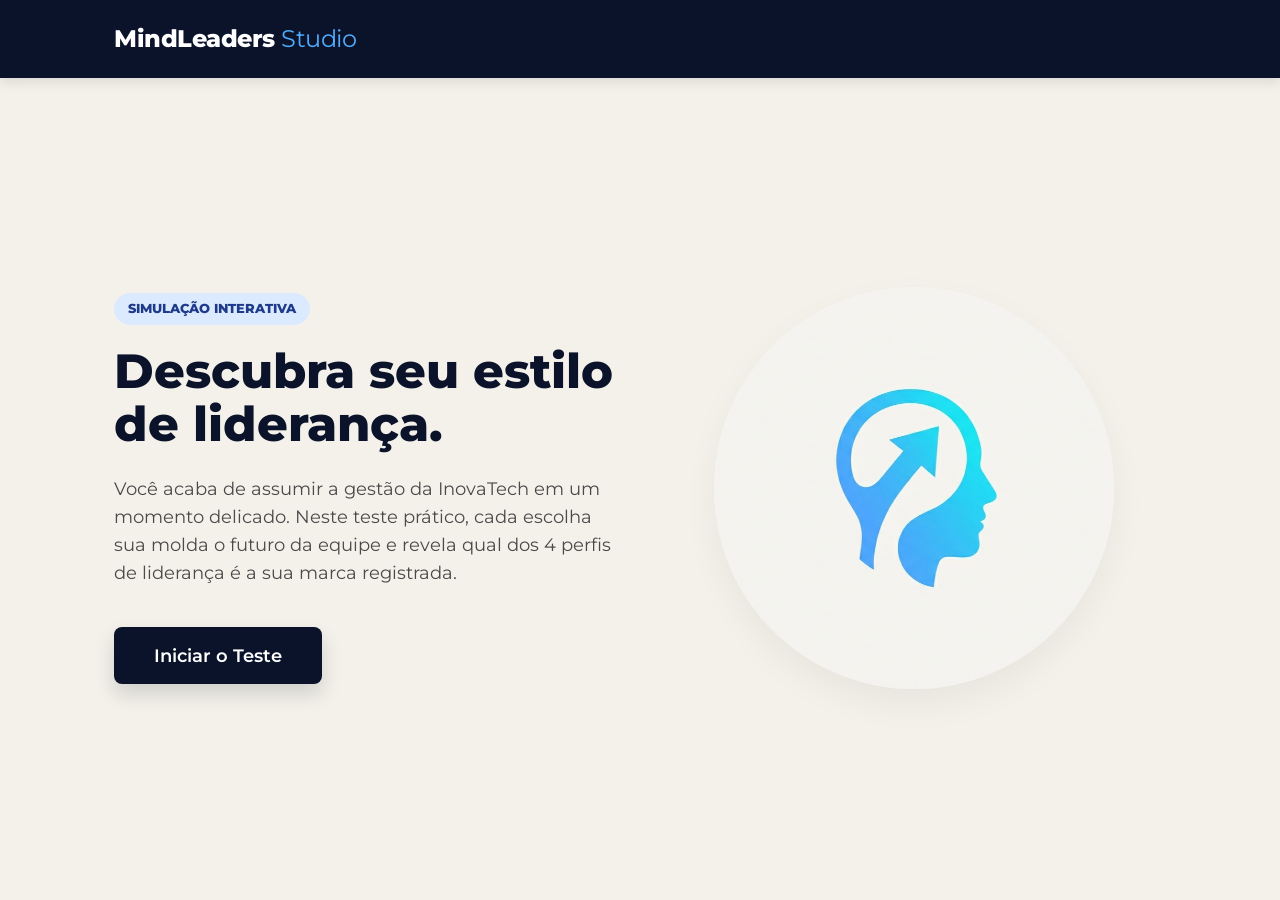
==== index.html @ 780af9b1 "Add files via upload" ====
<!DOCTYPE html>
<html lang="pt-br">
<head>
    <meta charset="UTF-8">
    <meta name="viewport" content="width=device-width, initial-scale=1.0">
    <title>Liderança em Jogo | MindLeaders</title>
    <link href="https://fonts.googleapis.com/css2?family=Montserrat:wght@400;600;800&display=swap" rel="stylesheet">
    <link rel="stylesheet" href="style.css">
</head>
<body class="bg-creme lock-scroll">
    <header class="navbar">
        <div class="container nav-content">
            <div class="logo">MindLeaders <span class="logo-highlight">Studio</span></div>
        </div>
    </header>

    <main class="container page-content">
        <section class="hero-section">
            <div class="hero-text">
                <span class="tag tag-blue">Simulação Interativa</span>
                <h1 class="title-main">Descubra seu estilo de liderança.</h1>
                <p class="paragraph-main">
                    Você acaba de assumir a gestão da InovaTech em um momento delicado. 
                    Neste teste prático, cada escolha sua molda o futuro da equipe e revela qual dos 4 perfis de liderança é a sua marca registrada.
                </p>
                <button onclick="window.location.href='quiz.html'" class="btn-primary">Iniciar o Teste</button>
            </div>
            <div class="hero-image-placeholder">
                <img src="./img/Logo.png" alt="Logo MindLeaders Studio" class="hero-logo-graphic">
            </div>         
        </section>

        <div id="secret-trigger" class="secret-dot" onclick="toggleSecretMenu()"></div>
        <div id="secret-menu" class="admin-menu hidden">
            <p class="admin-title">Pular para o resultado (Apresentação)</p>
            <button class="btn-admin" onclick="forceResult('Visionário')">Ver Visionário</button>
            <button class="btn-admin" onclick="forceResult('Democrático')">Ver Democrático</button>
            <button class="btn-admin" onclick="forceResult('Coach')">Ver Coach</button>
            <button class="btn-admin" onclick="forceResult('Comandante')">Ver Comandante</button>
        </div>
    </main>
    <script src="script.js"></script>
</body>
</html>
---- style.css ----
/* --- RESET E BASES --- */
* {
    margin: 0;
    padding: 0;
    box-sizing: border-box;
    font-family: 'Montserrat', sans-serif;
}

body {
    color: #1a1a1a;
    line-height: 1.6;
    -webkit-font-smoothing: antialiased;
}

.bg-creme {
    background-color: #f4f1ea; /* Inspirado no fundo do seu portfólio/Cuca */
}

.container {
    width: 100%;
    max-width: 1100px;
    margin: 0 auto;
    padding: 0 24px;
}

/* --- NAVBAR (CABEÇALHO) --- */
.navbar {
    background-color: #0b132b; /* Azul bem escuro, quase marinho */
    color: #ffffff;
    padding: 20px 0;
    box-shadow: 0 4px 12px rgba(0,0,0,0.1);
}

.nav-content {
    display: flex;
    justify-content: space-between;
    align-items: center;
}

.logo {
    font-size: 1.5rem;
    font-weight: 800;
    letter-spacing: -0.5px;
}

.logo-highlight {
    color: #4facfe;
    font-weight: 400;
}

.nav-links {
    display: flex;
    gap: 30px;
}

.nav-links a {
    color: #ffffff;
    text-decoration: none;
    font-weight: 600;
    font-size: 0.9rem;
    opacity: 0.8;
    transition: opacity 0.3s;
}

.nav-links a:hover {
    opacity: 1;
}

/* --- HOME HERO --- */
.page-content {
    max-height: 1vh;
    min-height: calc(100vh - 80px);
    display: flex;
    align-items: center;
}

.hero-section {
    display: flex;
    align-items: center;
    justify-content: space-between;
    gap: 50px;
    padding: 60px 0;
}

.hero-text {
    flex: 1;
    max-width: 600px;
}

.tag {
    display: inline-block;
    padding: 6px 14px;
    border-radius: 50px;
    font-size: 0.8rem;
    font-weight: 800;
    text-transform: uppercase;
    margin-bottom: 20px;
}

.tag-blue {
    background-color: #dbeafe;
    color: #1e3a8a;
}

.title-main {
    font-size: 3rem;
    font-weight: 800;
    line-height: 1.1;
    margin-bottom: 24px;
    color: #0b132b;
}

.paragraph-main {
    font-size: 1.1rem;
    color: #4a4a4a;
    margin-bottom: 40px;
}

/* Decoração simples caso não tenha imagem */
.hero-image-placeholder {
    flex: 1;
    display: flex;
    justify-content: center;
    align-items: center;
}

/* Estilização da nova imagem do Logo */
.hero-logo-graphic {
    width: 100%; /* Escala para preencher o contêiner */
    max-width: 400px; /* Mantém um tamanho máximo agradável */
    height: auto; /* Mantém a proporção */
    border-radius: 300px; /* Mesma curvatura dos cards */
    box-shadow: 0 15px 35px rgba(0, 0, 0, 0.05); /* Sombra suave corporativa */
}

/* --- BOTÕES --- */
.btn-primary {
    background-color: #0b132b;
    color: #ffffff;
    border: none;
    border-radius: 8px;
    padding: 18px 40px;
    font-size: 1.1rem;
    font-weight: 600;
    cursor: pointer;
    transition: all 0.3s ease;
    box-shadow: 0 10px 20px rgba(11, 19, 43, 0.15);
}

.btn-primary:hover {
    background-color: #1c2b59;
    transform: translateY(-3px);
    box-shadow: 0 15px 25px rgba(11, 19, 43, 0.2);
}

.btn-secondary {
    background-color: transparent;
    color: #0b132b;
    border: 2px solid #0b132b;
    border-radius: 8px;
    padding: 16px 40px;
    font-size: 1.1rem;
    font-weight: 600;
    cursor: pointer;
    transition: all 0.3s ease;
}

.btn-secondary:hover {
    background-color: #0b132b;
    color: #ffffff;
}

/* --- QUIZ PROGRESSO --- */
.navbar-quiz {
    padding: 15px 0;
    position: sticky;
    top: 0;
    z-index: 100;
}

.progress-wrapper {
    display: flex;
    flex-direction: column;
    gap: 8px;
}

.progress-text {
    font-size: 0.85rem;
    font-weight: 600;
    text-transform: uppercase;
    letter-spacing: 1px;
}

.progress-bar-bg {
    width: 100%;
    height: 6px;
    background-color: rgba(255, 255, 255, 0.2);
    border-radius: 10px;
    overflow: hidden;
}

.progress-bar-fill {
    height: 100%;
    width: 0%;
    background-color: #4facfe;
    transition: width 0.4s ease;
}

/* --- QUIZ PERGUNTAS --- */
.quiz-content {
    display: flex;
    justify-content: center;
    padding: 60px 24px;
}

.quiz-card {
    background-color: #ffffff;
    width: 100%;
    max-width: 800px;
    padding: 50px;
    border-radius: 16px;
    box-shadow: 0 10px 40px rgba(0,0,0,0.05);
}

.question-title {
    font-size: 1.6rem;
    font-weight: 800;
    color: #0b132b;
    margin-bottom: 40px;
    line-height: 1.4;
}

.options-group {
    display: flex;
    flex-direction: column;
    gap: 16px;
}

.options-group button {
    background-color: #ffffff;
    color: #1a1a1a;
    border: 2px solid #e5e7eb;
    border-radius: 12px;
    padding: 20px 24px;
    font-size: 1rem;
    text-align: left;
    cursor: pointer;
    transition: all 0.2s ease;
}

.options-group button:hover {
    border-color: #0b132b;
    background-color: #f8fafc;
    transform: translateX(5px);
}

/* --- RESULTADOS --- */
.result-content {
    padding: 60px 24px;
    display: flex;
    flex-direction: column;
    align-items: center;
    text-align: center;
}

.result-header {
    margin-bottom: 40px;
}

.result-card {
    background-color: #ffffff;
    max-width: 700px;
    padding: 50px;
    border-radius: 16px;
    box-shadow: 0 15px 35px rgba(0,0,0,0.05);
    margin-bottom: 40px;
    border-top: 8px solid;
}

.icon-result {
    font-size: 4rem;
    margin-bottom: 20px;
}

.result-title {
    font-size: 2.2rem;
    font-weight: 800;
    margin-bottom: 20px;
}

/* Cores específicas dos perfis */
.card-visionario { border-color: #8b5cf6; }
.card-visionario .result-title { color: #8b5cf6; }

.card-democratico { border-color: #10b981; }
.card-democratico .result-title { color: #10b981; }

.card-coach { border-color: #f59e0b; }
.card-coach .result-title { color: #f59e0b; }

.card-comandante { border-color: #ef4444; }
.card-comandante .result-title { color: #ef4444; }

/* --- UTILITÁRIOS --- */
.hidden { display: none !important; }

.lock-scroll {
    overflow: hidden;
    height: 100vh; /* Força o body a ter exatamente a altura da tela */
}
/* --- DEBUG MENU (Escondido) --- */
.secret-dot {
    position: fixed;
    bottom: 0;
    right: 0;
    width: 30px;
    height: 30px;
    cursor: default;
    z-index: 999;
}

.admin-menu {
    position: fixed;
    bottom: 20px;
    right: 20px;
    background-color: #ffffff;
    padding: 20px;
    border-radius: 12px;
    box-shadow: 0 10px 30px rgba(0,0,0,0.15);
    z-index: 1000;
    width: 250px;
}

.admin-title {
    font-size: 0.8rem;
    font-weight: 800;
    margin-bottom: 12px;
    color: #4a4a4a;
}

.btn-admin {
    display: block;
    width: 100%;
    background: transparent;
    border: 1px solid #e5e7eb;
    padding: 10px;
    margin-bottom: 8px;
    border-radius: 6px;
    cursor: pointer;
    font-family: 'Montserrat', sans-serif;
    font-size: 0.85rem;
}
.btn-admin:hover { background-color: #f4f1ea; }

/* --- RESPONSIVIDADE --- */
@media (max-width: 768px) {
    .hero-section {
        flex-direction: column;
        text-align: center;
        padding: 40px 0;
    }

    .hero-image-placeholder {
        display: none; /* Esconde o círculo decorativo no celular */
    }

    .nav-links {
        display: none;
    }

    .title-main {
        font-size: 2.2rem;
    }

    .quiz-card {
        padding: 30px 20px;
    }

    .question-title {
        font-size: 1.3rem;
    }

    .options-group button {
        padding: 16px 20px;
        font-size: 0.95rem;
    }

    .result-card {
        padding: 40px 20px;
    }
}
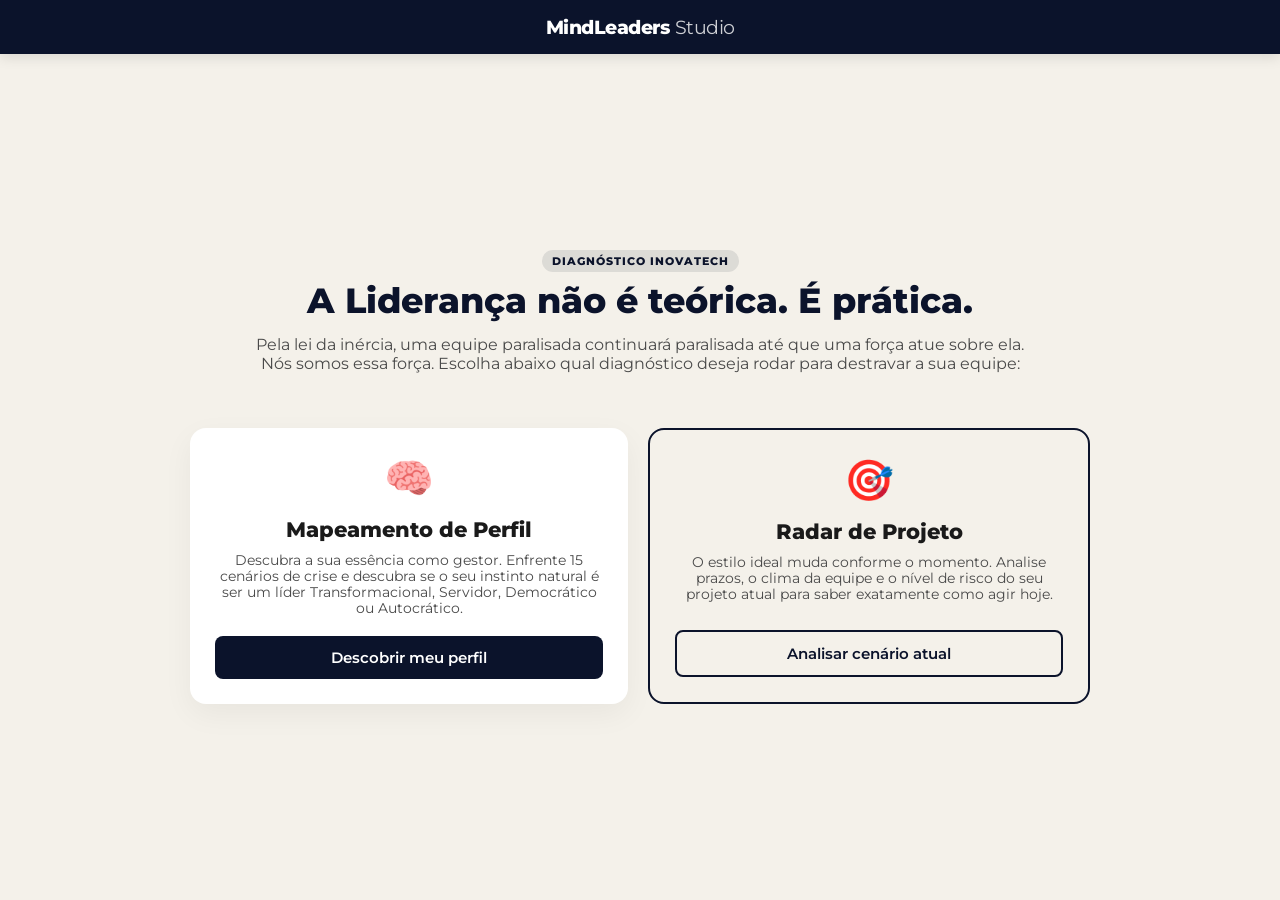
==== commit 0a460ef8: "Add files via upload" ====
--- a/index.html
+++ b/index.html
@@ -3,42 +3,50 @@
 <head>
     <meta charset="UTF-8">
     <meta name="viewport" content="width=device-width, initial-scale=1.0">
-    <title>Liderança em Jogo | MindLeaders</title>
+    <title>MindLeaders Studio | Hub de Gestão</title>
     <link href="https://fonts.googleapis.com/css2?family=Montserrat:wght@400;600;800&display=swap" rel="stylesheet">
     <link rel="stylesheet" href="style.css">
 </head>
-<body class="bg-creme lock-scroll">
+<body class="bg-creme">
+    
     <header class="navbar">
         <div class="container nav-content">
             <div class="logo">MindLeaders <span class="logo-highlight">Studio</span></div>
         </div>
     </header>
 
-    <main class="container page-content">
-        <section class="hero-section">
-            <div class="hero-text">
-                <span class="tag tag-blue">Simulação Interativa</span>
-                <h1 class="title-main">Descubra seu estilo de liderança.</h1>
-                <p class="paragraph-main">
-                    Você acaba de assumir a gestão da InovaTech em um momento delicado. 
-                    Neste teste prático, cada escolha sua molda o futuro da equipe e revela qual dos 4 perfis de liderança é a sua marca registrada.
-                </p>
-                <button onclick="window.location.href='quiz.html'" class="btn-primary">Iniciar o Teste</button>
-            </div>
-            <div class="hero-image-placeholder">
-                <img src="./img/Logo.png" alt="Logo MindLeaders Studio" class="hero-logo-graphic">
-            </div>         
+    <main class="container page-content presentation-layout">
+        <section class="intro-section">
+            <span class="tag tag-blue">Diagnóstico InovaTech</span>
+            <h1 class="title-main">A Liderança não é teórica. É prática.</h1>
+            <p class="paragraph-main">
+                Pela lei da inércia, uma equipe paralisada continuará paralisada até que uma força atue sobre ela. 
+                Nós somos essa força. Escolha abaixo qual diagnóstico deseja rodar para destravar a sua equipe:
+            </p>
         </section>
 
-        <div id="secret-trigger" class="secret-dot" onclick="toggleSecretMenu()"></div>
-        <div id="secret-menu" class="admin-menu hidden">
-            <p class="admin-title">Pular para o resultado (Apresentação)</p>
-            <button class="btn-admin" onclick="forceResult('Visionário')">Ver Visionário</button>
-            <button class="btn-admin" onclick="forceResult('Democrático')">Ver Democrático</button>
-            <button class="btn-admin" onclick="forceResult('Coach')">Ver Coach</button>
-            <button class="btn-admin" onclick="forceResult('Comandante')">Ver Comandante</button>
-        </div>
+        <section class="cards-section">
+            
+            <div class="action-card">
+                <div class="card-icon">🧠</div>
+                <h2 class="card-title">Mapeamento de Perfil</h2>
+                <p class="card-text">
+                    Descubra a sua essência como gestor. Enfrente 15 cenários de crise e descubra se o seu instinto natural é ser um líder Transformacional, Servidor, Democrático ou Autocrático.
+                </p>
+                <button onclick="window.location.href='quiz.html'" class="btn-primary">Descobrir meu perfil</button>
+            </div>
+
+            <div class="action-card outline-card">
+                <div class="card-icon">🎯</div>
+                <h2 class="card-title">Radar de Projeto</h2>
+                <p class="card-text">
+                    O estilo ideal muda conforme o momento. Analise prazos, o clima da equipe e o nível de risco do seu projeto atual para saber exatamente como agir hoje.
+                </p>
+                <button onclick="window.location.href='diagnostico.html'" class="btn-secondary">Analisar cenário atual</button>
+            </div>
+
+        </section>
     </main>
-    <script src="script.js"></script>
+
 </body>
 </html>
--- a/style.css
+++ b/style.css
@@ -1,4 +1,6 @@
-/* --- RESET E BASES --- */
+/* =========================================
+   1. RESET E TRAVAR A TELA (100VH SEM SCROLL)
+   ========================================= */
 * {
     margin: 0;
     padding: 0;
@@ -6,14 +8,28 @@
     font-family: 'Montserrat', sans-serif;
 }
 
+:root {
+    --cor-fundo: #f4f1ea;        
+    --cor-primaria: #0b132b;     
+    --cor-destaque: #3a506b;     
+    --cor-texto: #1a1a1a;        
+    --cor-texto-claro: #4a4a4a;  
+    --cor-branca: #ffffff;
+    --cor-borda: #e5e7eb;
+}
+
+html, body {
+    width: 100vw;
+    height: 100vh; /* Trava a altura no tamanho exato da tela */
+    overflow: hidden; /* Remove qualquer barra de rolagem (scroll) da página */
+}
+
 body {
-    color: #1a1a1a;
-    line-height: 1.6;
+    background-color: var(--cor-fundo);
+    color: var(--cor-texto);
+    display: flex;
+    flex-direction: column; /* Organiza o layout em coluna (Header no topo, Main preenchendo o resto) */
     -webkit-font-smoothing: antialiased;
-}
-
-.bg-creme {
-    background-color: #f4f1ea; /* Inspirado no fundo do seu portfólio/Cuca */
 }
 
 .container {
@@ -23,369 +39,371 @@
     padding: 0 24px;
 }
 
-/* --- NAVBAR (CABEÇALHO) --- */
+/* =========================================
+   2. NAVBAR (CABEÇALHO FIXO NO TOPO)
+   ========================================= */
 .navbar {
-    background-color: #0b132b; /* Azul bem escuro, quase marinho */
-    color: #ffffff;
-    padding: 20px 0;
+    background-color: var(--cor-primaria);
+    color: var(--cor-branca);
+    padding: 15px 0;
+    flex-shrink: 0; /* Impede que o cabeçalho encolha */
     box-shadow: 0 4px 12px rgba(0,0,0,0.1);
+    z-index: 10;
 }
 
 .nav-content {
     display: flex;
-    justify-content: space-between;
+    justify-content: center; 
     align-items: center;
 }
 
 .logo {
-    font-size: 1.5rem;
+    font-size: 1.2rem;
     font-weight: 800;
     letter-spacing: -0.5px;
 }
 
 .logo-highlight {
-    color: #4facfe;
     font-weight: 400;
-}
-
-.nav-links {
-    display: flex;
-    gap: 30px;
-}
-
-.nav-links a {
-    color: #ffffff;
-    text-decoration: none;
+    opacity: 0.8;
+}
+
+/* Barra do Quiz (Com progresso) */
+.navbar-quiz {
+    background-color: var(--cor-branca);
+    color: var(--cor-primaria);
+    border-bottom: 1px solid var(--cor-borda);
+    box-shadow: none;
+}
+
+.progress-wrapper {
+    display: flex;
+    flex-direction: column;
+    align-items: center;
+    width: 100%;
+    max-width: 600px;
+}
+
+.progress-text {
+    font-size: 0.8rem;
     font-weight: 600;
-    font-size: 0.9rem;
-    opacity: 0.8;
-    transition: opacity 0.3s;
-}
-
-.nav-links a:hover {
-    opacity: 1;
-}
-
-/* --- HOME HERO --- */
-.page-content {
-    max-height: 1vh;
-    min-height: calc(100vh - 80px);
-    display: flex;
+    margin-bottom: 6px;
+    color: var(--cor-texto-claro);
+}
+
+.progress-bar-bg {
+    width: 100%;
+    height: 6px;
+    background-color: #e0e0e0;
+    border-radius: 10px;
+    overflow: hidden;
+}
+
+.progress-bar-fill {
+    height: 100%;
+    background-color: var(--cor-primaria);
+    width: 0%;
+    transition: width 0.4s ease;
+}
+
+/* =========================================
+   3. ÁREA PRINCIPAL (OCUPA O RESTANTE DA TELA)
+   ========================================= */
+main.container {
+    flex-grow: 1; /* Preenche todo o espaço que sobra abaixo do cabeçalho */
+    display: flex;
+    flex-direction: column;
+    justify-content: center; /* Centraliza tudo verticalmente na tela */
     align-items: center;
-}
-
-.hero-section {
-    display: flex;
-    align-items: center;
-    justify-content: space-between;
-    gap: 50px;
-    padding: 60px 0;
-}
-
-.hero-text {
-    flex: 1;
-    max-width: 600px;
+    height: 100%;
+    padding: 20px 24px;
+}
+
+/* Tipografia ajustada para caber em uma tela única */
+.title-main {
+    font-size: 2.2rem;
+    font-weight: 800;
+    line-height: 1.1;
+    margin-bottom: 15px;
+    color: var(--cor-primaria);
+}
+
+.paragraph-main {
+    font-size: 1rem;
+    color: var(--cor-texto-claro);
+    margin-bottom: 25px;
 }
 
 .tag {
     display: inline-block;
-    padding: 6px 14px;
-    border-radius: 50px;
-    font-size: 0.8rem;
+    padding: 4px 10px;
+    border-radius: 20px;
+    font-size: 0.7rem;
     font-weight: 800;
     text-transform: uppercase;
-    margin-bottom: 20px;
+    letter-spacing: 1px;
+    margin-bottom: 10px;
 }
 
 .tag-blue {
-    background-color: #dbeafe;
-    color: #1e3a8a;
-}
-
-.title-main {
-    font-size: 3rem;
-    font-weight: 800;
-    line-height: 1.1;
-    margin-bottom: 24px;
-    color: #0b132b;
-}
-
-.paragraph-main {
-    font-size: 1.1rem;
-    color: #4a4a4a;
-    margin-bottom: 40px;
-}
-
-/* Decoração simples caso não tenha imagem */
-.hero-image-placeholder {
-    flex: 1;
-    display: flex;
-    justify-content: center;
-    align-items: center;
-}
-
-/* Estilização da nova imagem do Logo */
-.hero-logo-graphic {
-    width: 100%; /* Escala para preencher o contêiner */
-    max-width: 400px; /* Mantém um tamanho máximo agradável */
-    height: auto; /* Mantém a proporção */
-    border-radius: 300px; /* Mesma curvatura dos cards */
-    box-shadow: 0 15px 35px rgba(0, 0, 0, 0.05); /* Sombra suave corporativa */
-}
-
-/* --- BOTÕES --- */
-.btn-primary {
-    background-color: #0b132b;
-    color: #ffffff;
-    border: none;
+    background-color: rgba(11, 19, 43, 0.1);
+    color: var(--cor-primaria);
+}
+
+/* Botões */
+.btn-primary, .btn-secondary {
+    display: inline-block;
+    padding: 12px 24px;
     border-radius: 8px;
-    padding: 18px 40px;
-    font-size: 1.1rem;
+    font-size: 0.95rem;
     font-weight: 600;
     cursor: pointer;
     transition: all 0.3s ease;
-    box-shadow: 0 10px 20px rgba(11, 19, 43, 0.15);
+    border: none;
+    width: 100%;
+}
+
+.btn-primary {
+    background-color: var(--cor-primaria);
+    color: var(--cor-branca);
 }
 
 .btn-primary:hover {
-    background-color: #1c2b59;
-    transform: translateY(-3px);
-    box-shadow: 0 15px 25px rgba(11, 19, 43, 0.2);
+    background-color: var(--cor-destaque);
+    transform: translateY(-2px);
 }
 
 .btn-secondary {
     background-color: transparent;
-    color: #0b132b;
-    border: 2px solid #0b132b;
-    border-radius: 8px;
-    padding: 16px 40px;
-    font-size: 1.1rem;
-    font-weight: 600;
-    cursor: pointer;
-    transition: all 0.3s ease;
+    color: var(--cor-primaria);
+    border: 2px solid var(--cor-primaria);
 }
 
 .btn-secondary:hover {
-    background-color: #0b132b;
-    color: #ffffff;
-}
-
-/* --- QUIZ PROGRESSO --- */
-.navbar-quiz {
-    padding: 15px 0;
-    position: sticky;
-    top: 0;
-    z-index: 100;
-}
-
-.progress-wrapper {
-    display: flex;
-    flex-direction: column;
-    gap: 8px;
-}
-
-.progress-text {
+    background-color: rgba(11, 19, 43, 0.05);
+}
+
+/* Botão discreto para voltar no meio do quiz */
+.btn-back {
+    background: transparent;
+    border: none;
+    color: var(--cor-texto-claro);
     font-size: 0.85rem;
     font-weight: 600;
-    text-transform: uppercase;
-    letter-spacing: 1px;
-}
-
-.progress-bar-bg {
-    width: 100%;
-    height: 6px;
-    background-color: rgba(255, 255, 255, 0.2);
-    border-radius: 10px;
-    overflow: hidden;
-}
-
-.progress-bar-fill {
-    height: 100%;
-    width: 0%;
-    background-color: #4facfe;
-    transition: width 0.4s ease;
-}
-
-/* --- QUIZ PERGUNTAS --- */
-.quiz-content {
-    display: flex;
+    margin-top: 25px;
+    cursor: pointer;
+    text-align: center;
+    transition: color 0.2s ease;
+    width: 100%;
+}
+
+.btn-back:hover {
+    color: var(--cor-primaria);
+    text-decoration: underline;
+}
+
+/* =========================================
+   4. PÁGINA INICIAL (HUB)
+   ========================================= */
+.presentation-layout {
+    text-align: center;
+}
+
+.intro-section {
+    max-width: 800px;
+    margin-bottom: 30px;
+}
+
+.cards-section {
+    display: flex;
+    gap: 20px;
+    width: 100%;
+    max-width: 900px;
     justify-content: center;
-    padding: 60px 24px;
-}
-
+}
+
+.action-card {
+    background: var(--cor-branca);
+    border-radius: 16px;
+    padding: 25px;
+    flex: 1;
+    box-shadow: 0 10px 30px rgba(0,0,0,0.05);
+    display: flex;
+    flex-direction: column;
+    align-items: center;
+    transition: transform 0.3s ease;
+}
+
+.action-card:hover {
+    transform: translateY(-5px);
+}
+
+.outline-card {
+    background: transparent;
+    border: 2px solid var(--cor-primaria);
+    box-shadow: none;
+}
+
+.card-icon {
+    font-size: 2.5rem;
+    margin-bottom: 15px;
+}
+
+.card-title {
+    font-size: 1.3rem;
+    font-weight: 800;
+    margin-bottom: 10px;
+}
+
+.card-text {
+    font-size: 0.85rem;
+    color: var(--cor-texto-claro);
+    margin-bottom: 20px;
+    flex-grow: 1;
+}
+
+/* =========================================
+   5. PÁGINAS DE QUIZ (CARTÃO CENTRALIZADO)
+   ========================================= */
 .quiz-card {
-    background-color: #ffffff;
-    width: 100%;
-    max-width: 800px;
-    padding: 50px;
+    background: var(--cor-branca);
+    width: 100%;
+    max-width: 700px;
+    padding: 30px 40px;
     border-radius: 16px;
-    box-shadow: 0 10px 40px rgba(0,0,0,0.05);
+    box-shadow: 0 10px 30px rgba(0,0,0,0.05);
+    display: flex;
+    flex-direction: column;
 }
 
 .question-title {
-    font-size: 1.6rem;
-    font-weight: 800;
-    color: #0b132b;
-    margin-bottom: 40px;
-    line-height: 1.4;
+    font-size: 1.2rem;
+    font-weight: 800;
+    color: var(--cor-primaria);
+    margin-bottom: 20px;
+    line-height: 1.3;
 }
 
 .options-group {
     display: flex;
     flex-direction: column;
-    gap: 16px;
+    gap: 10px;
 }
 
 .options-group button {
-    background-color: #ffffff;
-    color: #1a1a1a;
-    border: 2px solid #e5e7eb;
+    background: var(--cor-fundo);
+    border: 1px solid var(--cor-borda);
+    padding: 14px 20px;
     border-radius: 12px;
-    padding: 20px 24px;
-    font-size: 1rem;
+    font-size: 0.9rem;
+    color: var(--cor-texto);
     text-align: left;
     cursor: pointer;
     transition: all 0.2s ease;
+    font-weight: 600;
 }
 
 .options-group button:hover {
-    border-color: #0b132b;
-    background-color: #f8fafc;
+    background: var(--cor-primaria);
+    color: var(--cor-branca);
+    border-color: var(--cor-primaria);
     transform: translateX(5px);
 }
 
-/* --- RESULTADOS --- */
-.result-content {
-    padding: 60px 24px;
-    display: flex;
-    flex-direction: column;
-    align-items: center;
+/* =========================================
+   6. PÁGINAS DE RESULTADOS
+   ========================================= */
+.result-header {
     text-align: center;
-}
-
-.result-header {
-    margin-bottom: 40px;
+    margin-bottom: 20px;
 }
 
 .result-card {
-    background-color: #ffffff;
+    background: var(--cor-branca);
+    width: 100%;
     max-width: 700px;
-    padding: 50px;
+    padding: 30px 40px;
     border-radius: 16px;
-    box-shadow: 0 15px 35px rgba(0,0,0,0.05);
-    margin-bottom: 40px;
-    border-top: 8px solid;
+    box-shadow: 0 15px 40px rgba(0,0,0,0.08);
+    text-align: center;
+    border-top: 8px solid var(--cor-primaria);
+    animation: fadeIn 0.6s ease-out;
+}
+
+.hidden {
+    display: none !important;
 }
 
 .icon-result {
-    font-size: 4rem;
-    margin-bottom: 20px;
+    font-size: 3.5rem;
+    margin-bottom: 10px;
 }
 
 .result-title {
-    font-size: 2.2rem;
-    font-weight: 800;
-    margin-bottom: 20px;
-}
-
-/* Cores específicas dos perfis */
-.card-visionario { border-color: #8b5cf6; }
-.card-visionario .result-title { color: #8b5cf6; }
-
-.card-democratico { border-color: #10b981; }
-.card-democratico .result-title { color: #10b981; }
-
-.card-coach { border-color: #f59e0b; }
-.card-coach .result-title { color: #f59e0b; }
-
-.card-comandante { border-color: #ef4444; }
-.card-comandante .result-title { color: #ef4444; }
-
-/* --- UTILITÁRIOS --- */
-.hidden { display: none !important; }
-
-.lock-scroll {
-    overflow: hidden;
-    height: 100vh; /* Força o body a ter exatamente a altura da tela */
-}
-/* --- DEBUG MENU (Escondido) --- */
-.secret-dot {
-    position: fixed;
-    bottom: 0;
-    right: 0;
-    width: 30px;
-    height: 30px;
-    cursor: default;
-    z-index: 999;
-}
-
-.admin-menu {
-    position: fixed;
-    bottom: 20px;
-    right: 20px;
-    background-color: #ffffff;
-    padding: 20px;
+    font-size: 1.8rem;
+    font-weight: 800;
+    color: var(--cor-primaria);
+    margin-bottom: 15px;
+}
+
+.action-box {
+    margin-top: 20px;
+    background-color: var(--cor-fundo);
+    padding: 15px 20px;
     border-radius: 12px;
-    box-shadow: 0 10px 30px rgba(0,0,0,0.15);
-    z-index: 1000;
-    width: 250px;
-}
-
-.admin-title {
-    font-size: 0.8rem;
-    font-weight: 800;
-    margin-bottom: 12px;
-    color: #4a4a4a;
-}
-
-.btn-admin {
-    display: block;
-    width: 100%;
-    background: transparent;
-    border: 1px solid #e5e7eb;
-    padding: 10px;
+    text-align: left;
+}
+
+.action-box h3 {
+    font-size: 1rem;
+    color: var(--cor-primaria);
+    margin-bottom: 10px;
+}
+
+.action-box ul {
+    list-style: none;
+}
+
+.action-box li {
+    font-size: 0.85rem;
+    color: var(--cor-texto-claro);
     margin-bottom: 8px;
-    border-radius: 6px;
-    cursor: pointer;
-    font-family: 'Montserrat', sans-serif;
-    font-size: 0.85rem;
-}
-.btn-admin:hover { background-color: #f4f1ea; }
-
-/* --- RESPONSIVIDADE --- */
-@media (max-width: 768px) {
-    .hero-section {
-        flex-direction: column;
-        text-align: center;
-        padding: 40px 0;
+    font-weight: 600;
+}
+
+.action-footer {
+    margin-top: 25px;
+    width: 100%;
+    max-width: 300px;
+}
+
+@keyframes fadeIn {
+    from { opacity: 0; transform: translateY(20px); }
+    to { opacity: 1; transform: translateY(0); }
+}
+
+/* =========================================
+   7. RESPONSIVIDADE (GARANTIR QUE CAIBA EM TELAS PEQUENAS)
+   ========================================= */
+@media (max-height: 700px), (max-width: 768px) {
+    .title-main { font-size: 1.5rem; }
+    .paragraph-main { font-size: 0.85rem; margin-bottom: 15px; }
+    
+    .cards-section {
+        flex-direction: row; 
+        gap: 10px;
     }
-
-    .hero-image-placeholder {
-        display: none; /* Esconde o círculo decorativo no celular */
-    }
-
-    .nav-links {
-        display: none;
-    }
-
-    .title-main {
-        font-size: 2.2rem;
-    }
-
-    .quiz-card {
-        padding: 30px 20px;
-    }
-
-    .question-title {
-        font-size: 1.3rem;
-    }
-
-    .options-group button {
-        padding: 16px 20px;
-        font-size: 0.95rem;
-    }
-
-    .result-card {
-        padding: 40px 20px;
-    }
+    
+    .action-card { padding: 15px; }
+    .card-icon { font-size: 2rem; margin-bottom: 10px; }
+    .card-title { font-size: 1rem; }
+    .card-text { font-size: 0.75rem; margin-bottom: 10px; }
+    
+    .quiz-card { padding: 20px; }
+    .question-title { font-size: 1rem; margin-bottom: 15px; }
+    .options-group button { padding: 10px 15px; font-size: 0.8rem; }
+    
+    .result-card { padding: 20px; }
+    .icon-result { font-size: 2.5rem; }
+    .result-title { font-size: 1.4rem; }
 }
